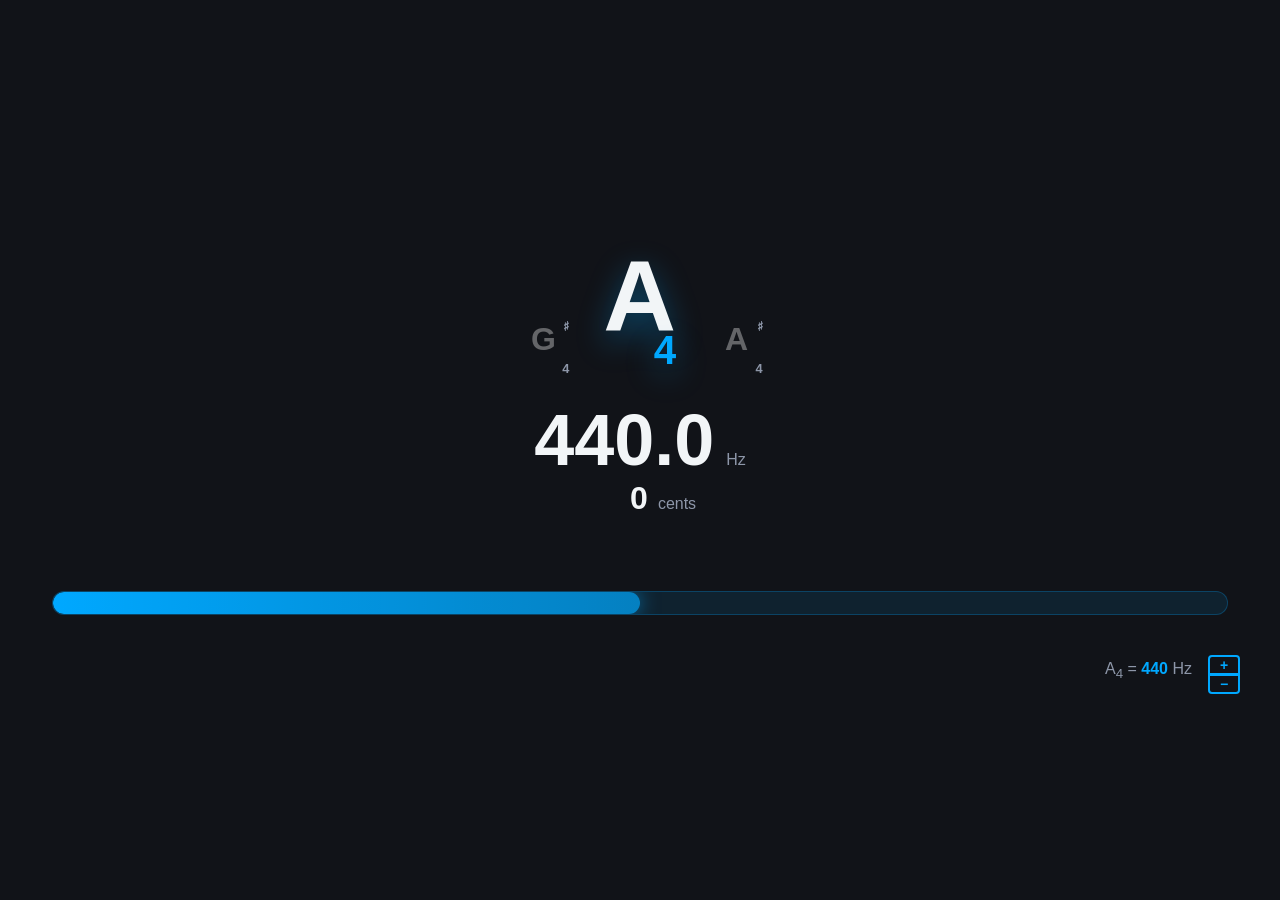
==== index.html @ 6216f8fc "Update 11.02.2026 21:14:00" ====
<!DOCTYPE html>
<html>
  <head>
    <meta charset="utf-8" />
    <link rel="icon" href="favicon.ico" type="image/x-icon">
    <meta
      name="viewport"
      content="width=device-width,initial-scale=1,user-scalable=no"
    />
    <title>WebTuner</title>
    <link rel="stylesheet" href="misc/style.css" />
  </head>
  <body>
    <div class="tuner-page">
      <div class="tuner-container">
        <div class="panel-body">
            <div class="note-display">
              <div class="notes">
                <div class="notes-list"></div>
                <div class="frequency">
                  <span class="frequency-value">0.0</span>
                  <span class="frequency-unit">Hz</span>
                </div>
                <div class="cents">
                  <span class="cents-value">0</span>
                  <span class="cents-label">cents</span>
                </div>
              </div>
            </div>
            <div class="meter-wrap">
              <div class="meter">
                <div class="meter-line-progress"></div>
              </div>
            </div>
            <div class="panel-controls">
              <div class="a4-control">
                <div class="a4-value">
                  A<sub>4</sub> = <span class="a4-display">440</span> Hz
                </div>
                <div class="a4-buttons">
                  <button class="a4-btn a4-increase" type="button">+</button>
                  <button class="a4-btn a4-decrease" type="button">−</button>
                </div>
              </div>
            </div>
        </div>
      </div>
    </div>
    <script src="misc/sweetalert2.all.min.js"></script>
    <script src="misc/aubio.min.js"></script>
    <script src="misc/tuner.js"></script>
    <script src="misc/meter.js"></script>
    <script src="misc/notes.js"></script>
    <script src="misc/app.js"></script>
  </body>
</html>
---- misc/style.css ----
*,
*::before,
*::after {
  box-sizing: border-box;
}

:root {
  --bg-dark: #1a1d21;
  --panel-dark: #1f2329;
  --panel-light: #2a2f36;
  --accent: #00a8ff;
  --accent-muted: rgba(0, 168, 255, 0.25);
  --text-main: #f2f5f7;
  --text-muted: #8d96a8;
  --card-border: rgba(255, 255, 255, 0.05);
}

html,
body {
  height: 100%;
}

body {
  margin: 0;
  font-family: "Segoe UI", Roboto, Arial, sans-serif;
  color: var(--text-main);
  background: #111318;
  display: flex;
  align-items: center;
  justify-content: center;
  /* padding: 32px; */
  user-select: none;
  -webkit-user-select: none;
  -moz-user-select: none;
  -ms-user-select: none;
  cursor: default;
}

.tuner-page {

  width: 100%;
    height: 100%;
    display: flex;
    flex-direction: column;
    justify-content: center;

  /* max-width: 1100px; */
}

.tuner-container {
  /* background: linear-gradient(135deg, var(--panel-light), var(--panel-dark)); */
  /* border-radius: 28px; */
  /* border: 1px solid var(--card-border); */
  /* box-shadow: 0 35px 90px rgba(0, 0, 0, 0.45); */
  overflow: hidden;
}

.tuner-header {
  padding: 32px 40px 10px;
  text-align: center;
}

.tuner-header .eyebrow {
  text-transform: uppercase;
  letter-spacing: 0.35em;
  font-size: 11px;
  color: var(--text-muted);
  margin: 0;
}

.tuner-header h1 {
  margin: 12px 0 8px;
  font-size: clamp(32px, 4vw, 52px);
  letter-spacing: 0.15em;
}

.tuner-header .subhead {
  margin: 0;
  color: var(--text-muted);
  font-size: 16px;
}

.tuner-panel {
  position: relative;
  padding: 0 0 32px;
  overflow: hidden;
}


.panel-body {
  position: relative;
  padding: 24px 40px 8px;
  display: flex;
  flex-direction: column;
  gap: 32px;
  padding-bottom: 32px;
}

/* Background-color-changing feature removed — page uses default background */

.panel-status {
  display: flex;
  align-items: center;
  justify-content: center;
}

.tuner-toggle {
  border: none;
  border-radius: 999px;
  padding: 14px 28px;
  font-size: 16px;
  font-weight: 600;
  letter-spacing: 0.12em;
  text-transform: uppercase;
  background: var(--accent);
  color: #00131a;
  cursor: pointer;
  transition: transform 0.2s ease, box-shadow 0.2s ease;
}

.tuner-toggle.is-active {
  box-shadow: 0 0 30px rgba(0, 168, 255, 0.55);
}

.tuner-toggle:disabled {
  opacity: 0.5;
  cursor: not-allowed;
}

.note-display {
  /* background: rgba(22, 26, 32, 0.9); */
  /* border-radius: 22px; */
  padding: 24px;
  /* border: 1px solid var(--card-border); */
}

.notes {
  margin: 0 auto;
  text-align: center;
}

.notes-list {
  display: flex;
  align-items: flex-end;
  justify-content: center;
  gap: 24px;
  padding: 12px 10px 20px;
}

.notes-list::-webkit-scrollbar {
  display: none;
}

.note {
  position: relative;
  min-width: 64px;
  font-size: 44px;
  font-weight: 600;
  padding: 6px 6px 20px;
  color: rgba(255, 255, 255, 0.25);
  transition: 0.2s ease;
}

.note.active {
  color: var(--text-main);
  transform: translateY(-6px) scale(1.05);
  text-shadow: 0 10px 30px rgba(0, 168, 255, 0.4);
}

.note-prev,
.note-next {
  color: rgba(255, 255, 255, 0.35);
  font-size: 32px;
}

.note-current {
  font-size: clamp(56px, 8vw, 96px);
}

.note span {
  position: absolute;
  right: 6px;
  font-size: 40%;
  color: var(--text-muted);
}

.note.active span {
  color: var(--accent);
}

.note-sharp {
  top: 4px;
}

.note-octave {
  bottom: 2px;
}

.frequency {
  margin-top: 6px;
  display: flex;
  align-items: baseline;
  justify-content: center;
  gap: 12px;
}

.frequency-value {
  font-size: clamp(48px, 7vw, 72px);
  font-weight: 600;
  line-height: 1;
}

.frequency-unit {
  /* font-size: 36%; */
  color: var(--text-muted);
}

.cents {
  margin-top: 4px;
  display: flex;
  align-items: baseline;
  justify-content: center;
  gap: 10px;
  color: var(--text-muted);
}

.cents-value {
  font-size: 32px;
  font-weight: 600;
  color: var(--text-main);
  min-width: 64px;
  text-align: right;
}

.cents-value.is-flat {
  color: #ff7b5f;
}

.cents-value.is-sharp {
  color: var(--accent);
}

.meter-wrap {
  padding: 18px 12px 8px;
  /* background: rgba(21, 24, 30, 0.8); */
  /* border-radius: 20px; */
  /* border: 1px solid var(--card-border); */
}

.meter {
  position: relative;
  width: 100%;
  height: 24px;
  margin: 0 auto;
  background: rgba(0, 168, 255, 0.1);
  border-radius: 12px;
  overflow: hidden;
  border: 1px solid var(--accent-muted);
}

.meter-line-progress {
  height: 100%;
  width: 0%;
  background: linear-gradient(90deg, var(--accent), rgba(0, 168, 255, 0.7));
  border-radius: 12px;
  transition: width 0.45s cubic-bezier(0.4, 0, 0.2, 1);
  box-shadow: 0 0 20px rgba(0, 168, 255, 0.6);
}

.panel-controls {
  display: flex;
  align-items: center;
  justify-content: flex-end;
  flex-wrap: wrap;
  gap: 12px;
}

.a4 {
  font-size: 16px;
  color: var(--text-muted);
  cursor: pointer;
  background: rgba(255, 255, 255, 0.02);
  padding: 10px 18px;
  border-radius: 999px;
  transition: color 0.2s ease, background 0.2s ease;
}

.a4 span {
  color: var(--accent);
  font-weight: 600;
}

.a4:hover {
  background: rgba(0, 168, 255, 0.15);
}

.a4-control {
  display: flex;
  align-items: center;
  justify-content: center;
  gap: 16px;
}

.a4-buttons {
  display: flex;
  flex-direction: column;
  gap: 0;
  height: 32px;
}

.a4-btn {
  display: flex;
  align-items: center;
  justify-content: center;
  flex: 1;
  width: 32px;
  border: 2px solid var(--accent);
  background: transparent;
  color: var(--accent);
  font-size: 14px;
  font-weight: bold;
  cursor: pointer;
  transition: all 0.2s ease;
  padding: 0;
}

.a4-btn:first-child {
  border-radius: 4px 4px 0 0;
}

.a4-btn:last-child {
  border-radius: 0 0 4px 4px;
  border-top: 1px solid var(--accent);
}

.a4-btn:hover {
  background: var(--accent-muted);
}

.a4-btn:active {
  transform: scale(0.95);
}

.a4-value {
  color: var(--text-muted);
  white-space: nowrap;
  font-size: 16px;
}

.a4-display {
  color: var(--accent);
  font-weight: 600;
}

@media (max-width: 768px) {
  body {
    padding: 16px;
  }

  .panel-body {
    padding: 24px;
  }

  .meter {
    height: 24px;
  }

  .frequency {
    font-size: 48px;
  }

  .panel-controls {
    flex-direction: column;
    align-items: flex-start;
  }
}
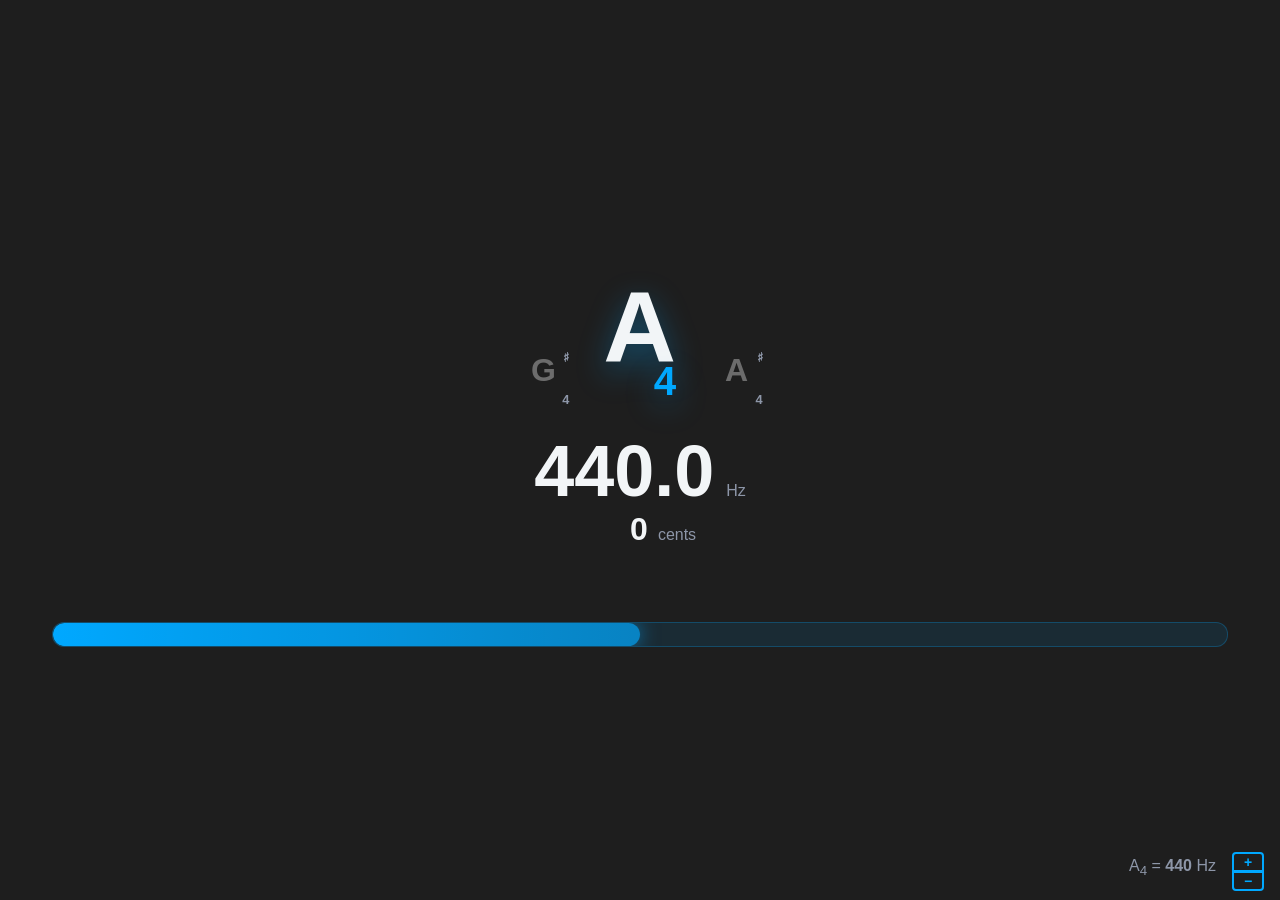
==== commit c5bebbba: "Update 11.02.2026 22:31:13" ====
--- a/index.html
+++ b/index.html
@@ -11,6 +11,9 @@
     <link rel="stylesheet" href="misc/style.css" />
   </head>
   <body>
+    <!-- <div class="bottom">
+
+    </div> -->
     <div class="tuner-page">
       <div class="tuner-container">
         <div class="panel-body">
--- a/misc/style.css
+++ b/misc/style.css
@@ -24,7 +24,7 @@
   margin: 0;
   font-family: "Segoe UI", Roboto, Arial, sans-serif;
   color: var(--text-main);
-  background: #111318;
+  background: #1E1E1E;
   display: flex;
   align-items: center;
   justify-content: center;
@@ -36,6 +36,18 @@
   cursor: default;
 }
 
+.bottom {
+    position: fixed;
+    /* bottom: 0%; */
+    width: 256px;
+    height: 256px;
+    border-radius: 999px;
+    /* background: linear-gradient(180deg, rgba(255, 255, 0, 0.0), rgba(255, 0, 0, 1.0)); */
+    background-color: blue;
+    filter: blur(16px);
+    z-index: 0;
+}
+
 .tuner-page {
 
   width: 100%;
@@ -250,7 +262,7 @@
 .meter {
   position: relative;
   width: 100%;
-  height: 24px;
+  height: 25px;
   margin: 0 auto;
   background: rgba(0, 168, 255, 0.1);
   border-radius: 12px;
@@ -268,11 +280,14 @@
 }
 
 .panel-controls {
-  display: flex;
-  align-items: center;
-  justify-content: flex-end;
-  flex-wrap: wrap;
+  /* display: flex; */
+  /* align-items: center; */
+  /* justify-content: flex-end; */
+  /* flex-wrap: wrap; */
   gap: 12px;
+  position: fixed;
+  bottom: 16px;
+  right: 16px;
 }
 
 .a4 {
@@ -348,7 +363,7 @@
 }
 
 .a4-display {
-  color: var(--accent);
+  /* color: var(--accent); */
   font-weight: 600;
 }
 
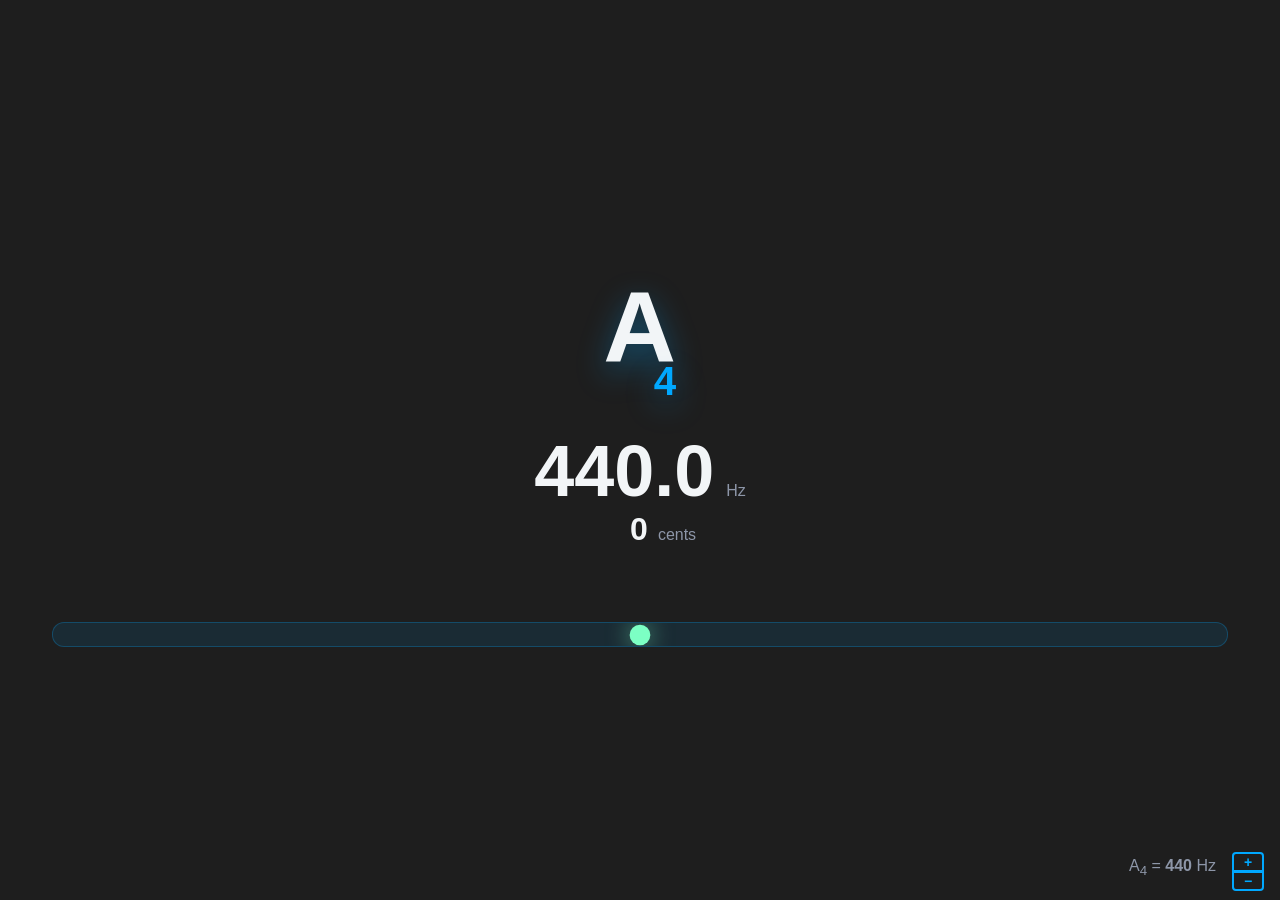
==== commit 657189f6: "Update 12.02.2026 19:31:50" ====
--- a/index.html
+++ b/index.html
@@ -32,7 +32,8 @@
             </div>
             <div class="meter-wrap">
               <div class="meter">
-                <div class="meter-line-progress"></div>
+                <div class="meter-center-line" aria-hidden="true"></div>
+                <div class="meter-indicator" aria-hidden="true"></div>
               </div>
             </div>
             <div class="panel-controls">
--- a/misc/style.css
+++ b/misc/style.css
@@ -271,12 +271,38 @@
 }
 
 .meter-line-progress {
-  height: 100%;
-  width: 0%;
-  background: linear-gradient(90deg, var(--accent), rgba(0, 168, 255, 0.7));
-  border-radius: 12px;
-  transition: width 0.45s cubic-bezier(0.4, 0, 0.2, 1);
-  box-shadow: 0 0 20px rgba(0, 168, 255, 0.6);
+  /* Legacy: kept for compatibility if used elsewhere; hidden by default */
+  display: none;
+}
+
+.meter-center-line {
+  position: absolute;
+  left: 50%;
+  top: 4px;
+  bottom: 4px;
+  width: 2px;
+  background: rgba(255, 255, 255, 0.08);
+  transform: translateX(-50%);
+  border-radius: 2px;
+}
+
+.meter-indicator {
+  position: absolute;
+  top: 50%;
+  left: 50%;
+  transform: translate(-50%, -50%);
+  width: 18px;
+  height: 18px;
+  border-radius: 999px;
+  background: var(--accent);
+  box-shadow: 0 0 12px rgba(0, 168, 255, 0.6);
+  transition: left 0.12s linear, transform 0.12s linear, background 0.2s;
+}
+
+.meter-indicator.in-tune {
+  background: #7cffc4;
+  box-shadow: 0 0 20px rgba(124, 255, 196, 0.6);
+  transform: translate(-50%, -50%) scale(1.15);
 }
 
 .panel-controls {
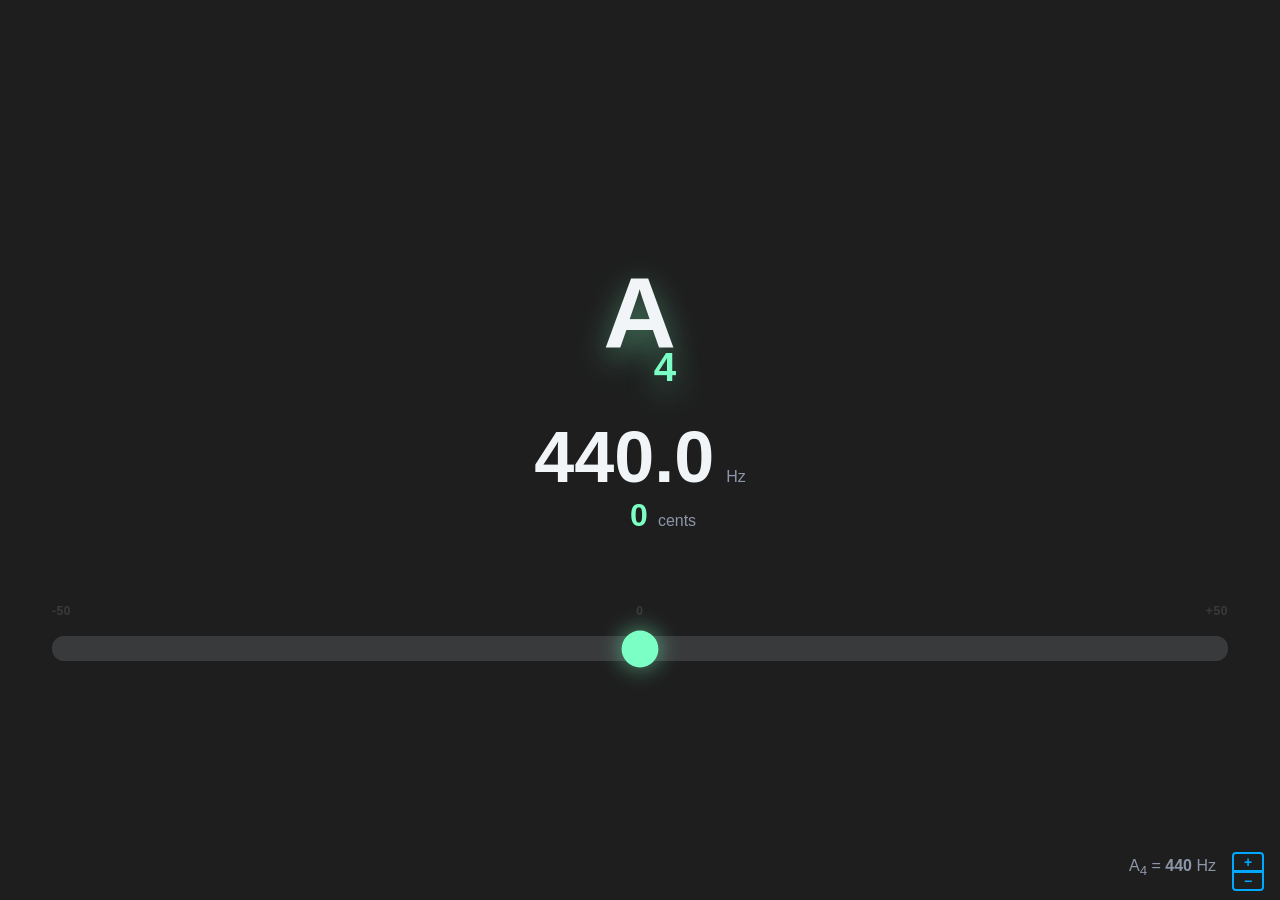
==== commit 1a94f036: "Update 12.02.2026 21:11:56" ====
--- a/index.html
+++ b/index.html
@@ -32,6 +32,9 @@
             </div>
             <div class="meter-wrap">
               <div class="meter">
+                <div class="meter-label meter-label-left">-50</div>
+                <div class="meter-label meter-label-center">0</div>
+                <div class="meter-label meter-label-right">+50</div>
                 <div class="meter-center-line" aria-hidden="true"></div>
                 <div class="meter-indicator" aria-hidden="true"></div>
               </div>
--- a/misc/style.css
+++ b/misc/style.css
@@ -176,7 +176,8 @@
 .note.active {
   color: var(--text-main);
   transform: translateY(-6px) scale(1.05);
-  text-shadow: 0 10px 30px rgba(0, 168, 255, 0.4);
+  /* text shadow follows indicator shadow color */
+  text-shadow: 0 10px 30px var(--indicator-shadow, rgba(0, 168, 255, 0.4));
 }
 
 .note-prev,
@@ -197,7 +198,7 @@
 }
 
 .note.active span {
-  color: var(--accent);
+  color: var(--indicator-color, var(--accent));
 }
 
 .note-sharp {
@@ -239,7 +240,8 @@
 .cents-value {
   font-size: 32px;
   font-weight: 600;
-  color: var(--text-main);
+  /* Use the indicator color variable so note label matches the knob */
+  color: var(--indicator-color, var(--accent));
   min-width: 64px;
   text-align: right;
 }
@@ -264,10 +266,36 @@
   width: 100%;
   height: 25px;
   margin: 0 auto;
-  background: rgba(0, 168, 255, 0.1);
+  /* background: rgba(0, 168, 255, 0.1); */
+  background: #393A3C;
   border-radius: 12px;
-  overflow: hidden;
-  border: 1px solid var(--accent-muted);
+  /* allow the indicator's glow to be visible outside the meter bounds */
+  overflow: visible;
+  /* border: 1px solid var(--accent-muted); */
+  /* border: 1px solid #141315; */
+  margin-top: 28px;
+}
+
+.meter-label {
+  position: absolute;
+  top: -32px;
+  font-size: 12px;
+  font-weight: 600;
+  color: #393A3C;
+  letter-spacing: 0.05em;
+}
+
+.meter-label-left {
+  left: 0;
+}
+
+.meter-label-center {
+  left: 50%;
+  transform: translateX(-50%);
+}
+
+.meter-label-right {
+  right: 0;
 }
 
 .meter-line-progress {
@@ -281,9 +309,10 @@
   top: 4px;
   bottom: 4px;
   width: 2px;
-  background: rgba(255, 255, 255, 0.08);
+  background: rgb(30 30 30);
   transform: translateX(-50%);
   border-radius: 2px;
+  z-index: 1;
 }
 
 .meter-indicator {
@@ -291,16 +320,17 @@
   top: 50%;
   left: 50%;
   transform: translate(-50%, -50%);
-  width: 18px;
-  height: 18px;
+  width: 32px;
+  height: 32px;
   border-radius: 999px;
-  background: var(--accent);
+  background: var(--indicator-color, var(--accent));
   box-shadow: 0 0 12px rgba(0, 168, 255, 0.6);
   transition: left 0.12s linear, transform 0.12s linear, background 0.2s;
+  z-index: 2;
 }
 
 .meter-indicator.in-tune {
-  background: #7cffc4;
+  background: var(--indicator-color, #7cffc4);
   box-shadow: 0 0 20px rgba(124, 255, 196, 0.6);
   transform: translate(-50%, -50%) scale(1.15);
 }
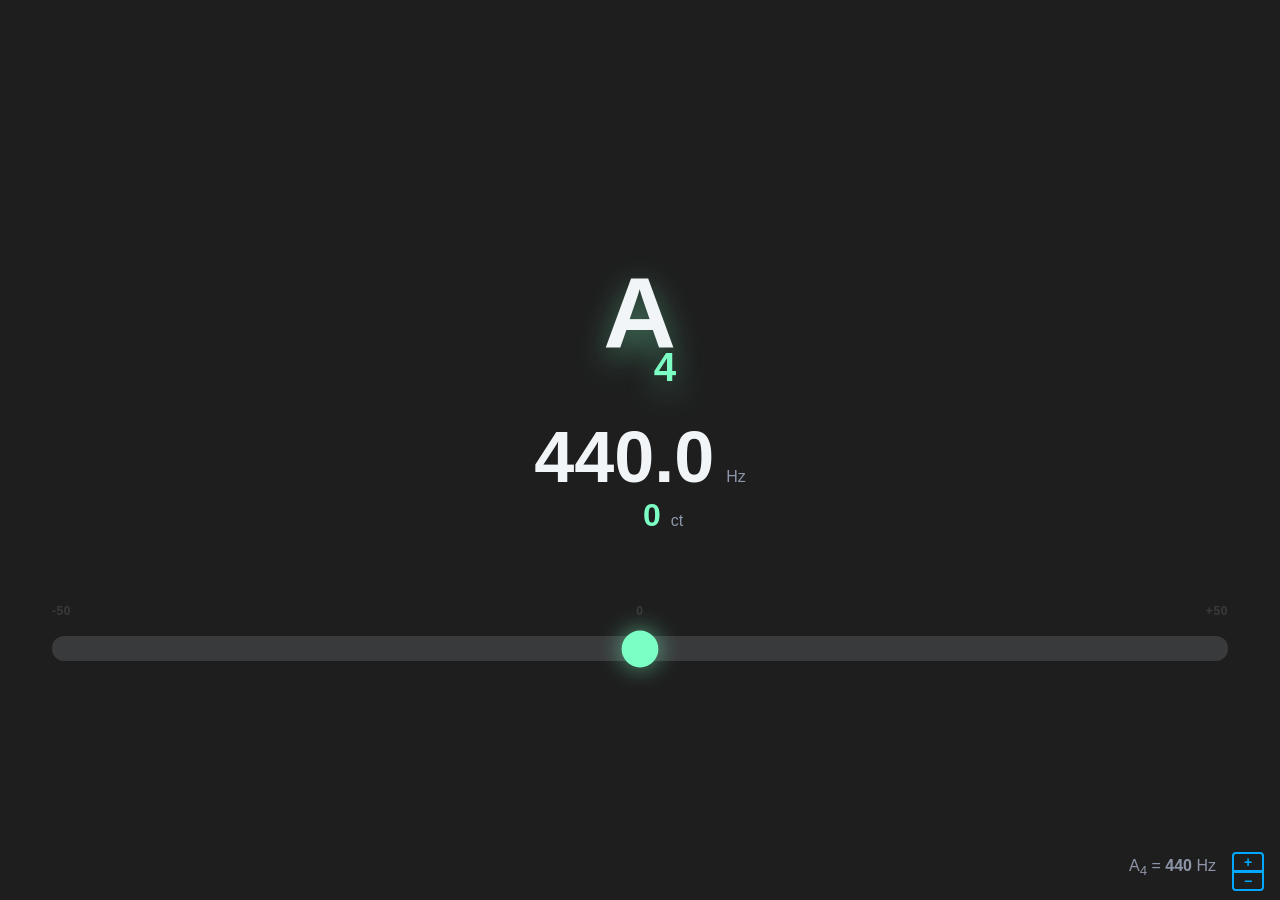
==== commit c035f619: "Update 12.02.2026 21:15:05" ====
--- a/index.html
+++ b/index.html
@@ -26,7 +26,7 @@
                 </div>
                 <div class="cents">
                   <span class="cents-value">0</span>
-                  <span class="cents-label">cents</span>
+                  <span class="cents-label">ct</span>
                 </div>
               </div>
             </div>
--- a/misc/style.css
+++ b/misc/style.css
@@ -198,7 +198,7 @@
 }
 
 .note.active span {
-  color: var(--indicator-color, var(--accent));
+  color: var(--indicator-color, #393A3C);
 }
 
 .note-sharp {
@@ -241,7 +241,7 @@
   font-size: 32px;
   font-weight: 600;
   /* Use the indicator color variable so note label matches the knob */
-  color: var(--indicator-color, var(--accent));
+  color: var(--indicator-color, #393A3C);
   min-width: 64px;
   text-align: right;
 }
@@ -323,15 +323,15 @@
   width: 32px;
   height: 32px;
   border-radius: 999px;
-  background: var(--indicator-color, var(--accent));
-  box-shadow: 0 0 12px rgba(0, 168, 255, 0.6);
+  background: var(--indicator-color, #393A3C);
+  box-shadow: 0 0 12px var(--indicator-box-shadow, rgba(57, 58, 60, 0.6));
   transition: left 0.12s linear, transform 0.12s linear, background 0.2s;
   z-index: 2;
 }
 
 .meter-indicator.in-tune {
   background: var(--indicator-color, #7cffc4);
-  box-shadow: 0 0 20px rgba(124, 255, 196, 0.6);
+  box-shadow: 0 0 20px var(--indicator-box-shadow, rgba(124, 255, 196, 0.6));
   transform: translate(-50%, -50%) scale(1.15);
 }
 
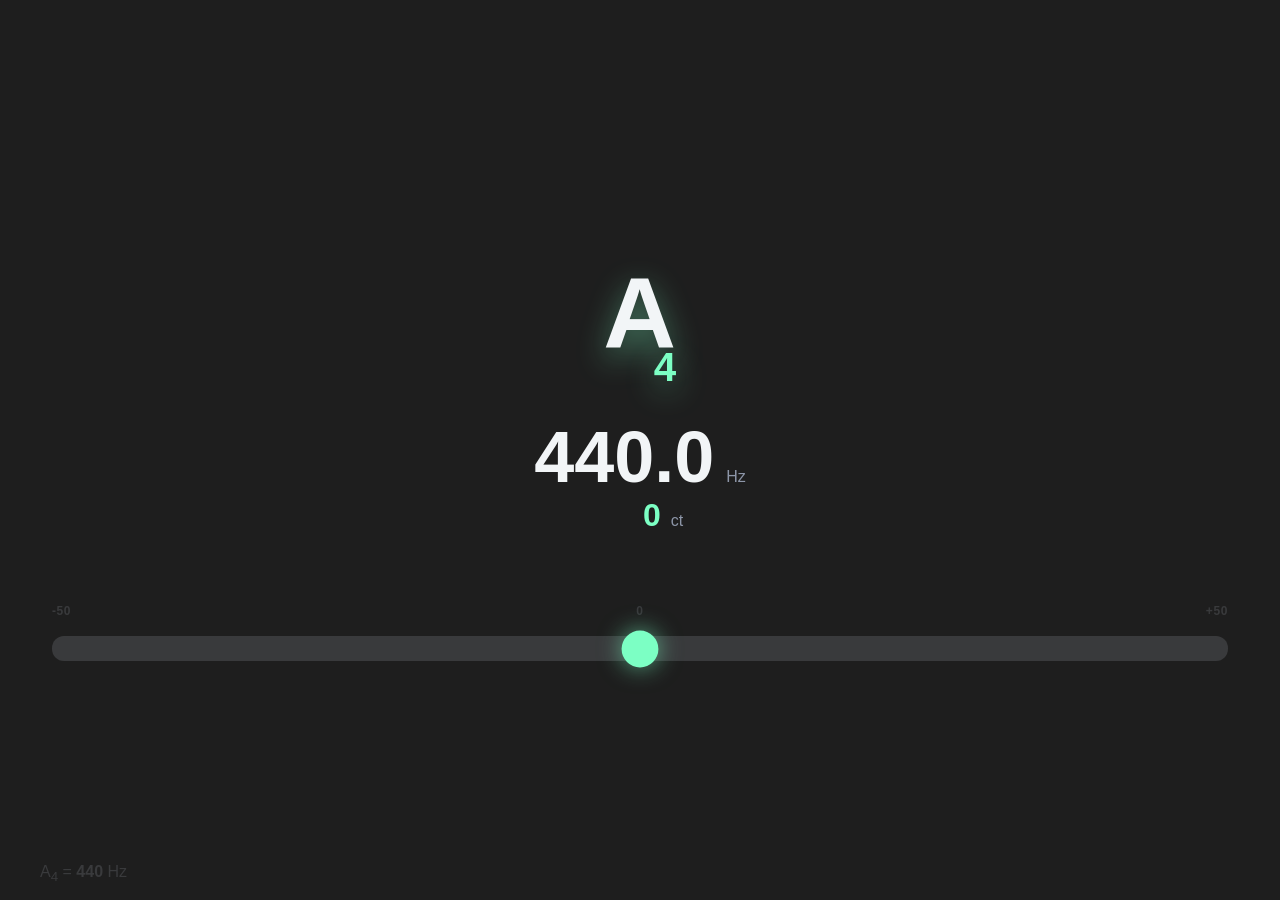
==== commit 3fe8aaee: "Update 12.02.2026 22:55:24" ====
--- a/index.html
+++ b/index.html
@@ -44,10 +44,7 @@
                 <div class="a4-value">
                   A<sub>4</sub> = <span class="a4-display">440</span> Hz
                 </div>
-                <div class="a4-buttons">
-                  <button class="a4-btn a4-increase" type="button">+</button>
-                  <button class="a4-btn a4-decrease" type="button">−</button>
-                </div>
+                
               </div>
             </div>
         </div>
--- a/misc/style.css
+++ b/misc/style.css
@@ -68,8 +68,8 @@
 }
 
 .tuner-header {
-  padding: 32px 40px 10px;
-  text-align: center;
+  z-index: 60;
+  pointer-events: auto;
 }
 
 .tuner-header .eyebrow {
@@ -120,6 +120,16 @@
   border: none;
   border-radius: 999px;
   padding: 14px 28px;
+/* show pointer cursor when hovering over the control area on pointer-capable devices */
+.panel-controls:hover {
+  cursor: pointer;
+}
+
+/* ensure pointer cursor when hovering the A4 display area */
+.a4-control,
+.a4-value {
+  cursor: pointer;
+}
   font-size: 16px;
   font-weight: 600;
   letter-spacing: 0.12em;
@@ -343,7 +353,7 @@
   gap: 12px;
   position: fixed;
   bottom: 16px;
-  right: 16px;
+  /* right: 16px; */
 }
 
 .a4 {
@@ -413,9 +423,10 @@
 }
 
 .a4-value {
-  color: var(--text-muted);
+  color: #393A3C;
   white-space: nowrap;
   font-size: 16px;
+  cursor: pointer;
 }
 
 .a4-display {
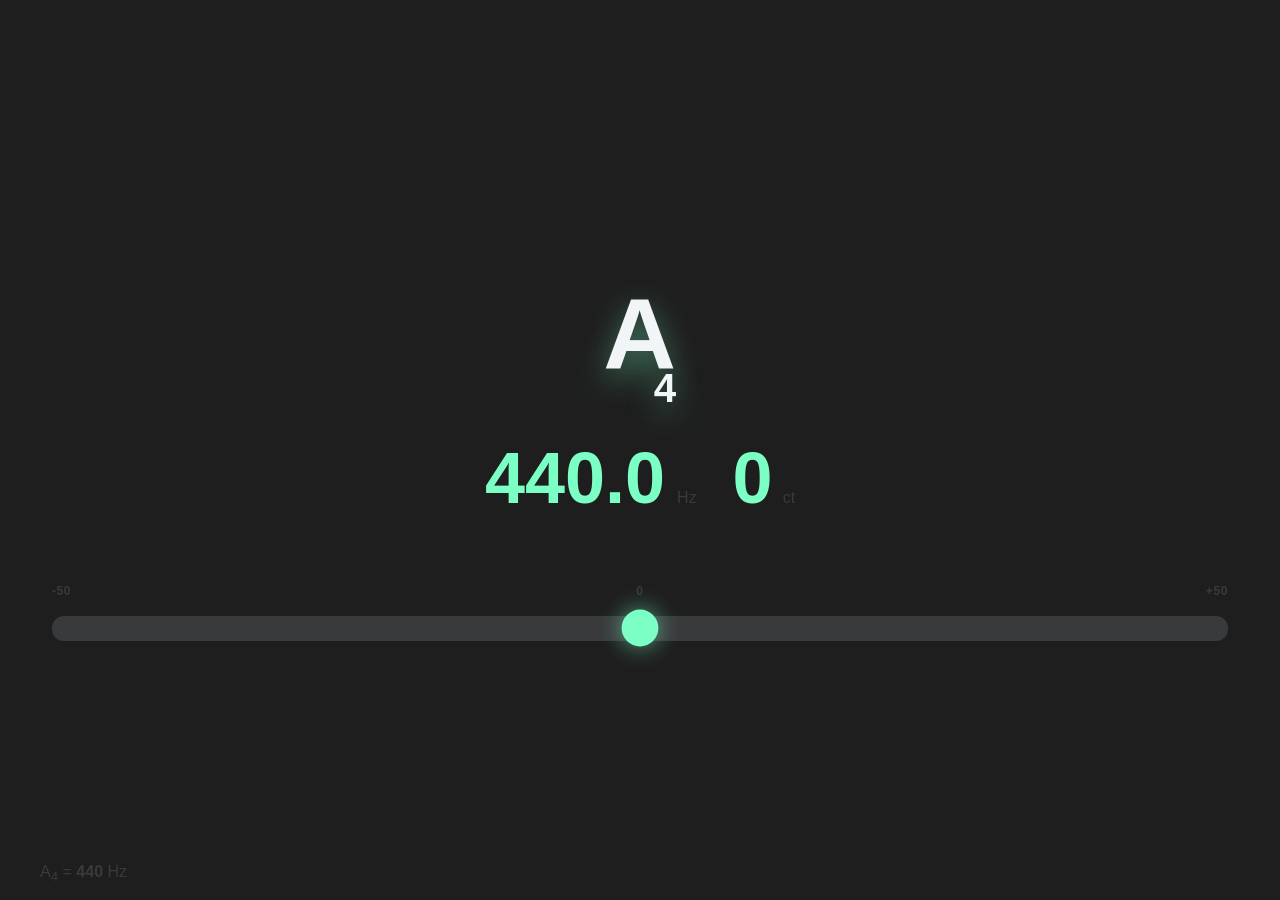
==== commit 2e9dc487: "Update 12.02.2026 23:12:02" ====
--- a/index.html
+++ b/index.html
@@ -23,10 +23,10 @@
                 <div class="frequency">
                   <span class="frequency-value">0.0</span>
                   <span class="frequency-unit">Hz</span>
-                </div>
-                <div class="cents">
-                  <span class="cents-value">0</span>
-                  <span class="cents-label">ct</span>
+                  <div class="cents">
+                    <span class="cents-value">0</span>
+                    <span class="cents-label">ct</span>
+                  </div>
                 </div>
               </div>
             </div>
--- a/misc/style.css
+++ b/misc/style.css
@@ -204,12 +204,12 @@
   position: absolute;
   right: 6px;
   font-size: 40%;
-  color: var(--text-muted);
-}
-
-.note.active span {
+  /* color: var(--text-muted); */
+}
+
+/* .note.active span {
   color: var(--indicator-color, #393A3C);
-}
+} */
 
 .note-sharp {
   top: 4px;
@@ -227,15 +227,21 @@
   gap: 12px;
 }
 
+/* when .cents is nested inside .frequency keep its top margin neutral so both sit on one line */
+.frequency .cents {
+  margin-top: 0;
+}
+
 .frequency-value {
   font-size: clamp(48px, 7vw, 72px);
   font-weight: 600;
   line-height: 1;
+  color: var(--indicator-color, var(--text-main));
 }
 
 .frequency-unit {
   /* font-size: 36%; */
-  color: var(--text-muted);
+  color: #393A3C;
 }
 
 .cents {
@@ -247,10 +253,15 @@
   color: var(--text-muted);
 }
 
+.cents-label {
+  color: #393A3C;
+}
+
 .cents-value {
-  font-size: 32px;
-  font-weight: 600;
-  /* Use the indicator color variable so note label matches the knob */
+  /* match frequency value size so both appear equal */
+  font-size: clamp(48px, 7vw, 72px);
+  font-weight: 600;
+  line-height: 1;
   color: var(--indicator-color, #393A3C);
   min-width: 64px;
   text-align: right;
@@ -266,9 +277,6 @@
 
 .meter-wrap {
   padding: 18px 12px 8px;
-  /* background: rgba(21, 24, 30, 0.8); */
-  /* border-radius: 20px; */
-  /* border: 1px solid var(--card-border); */
 }
 
 .meter {
